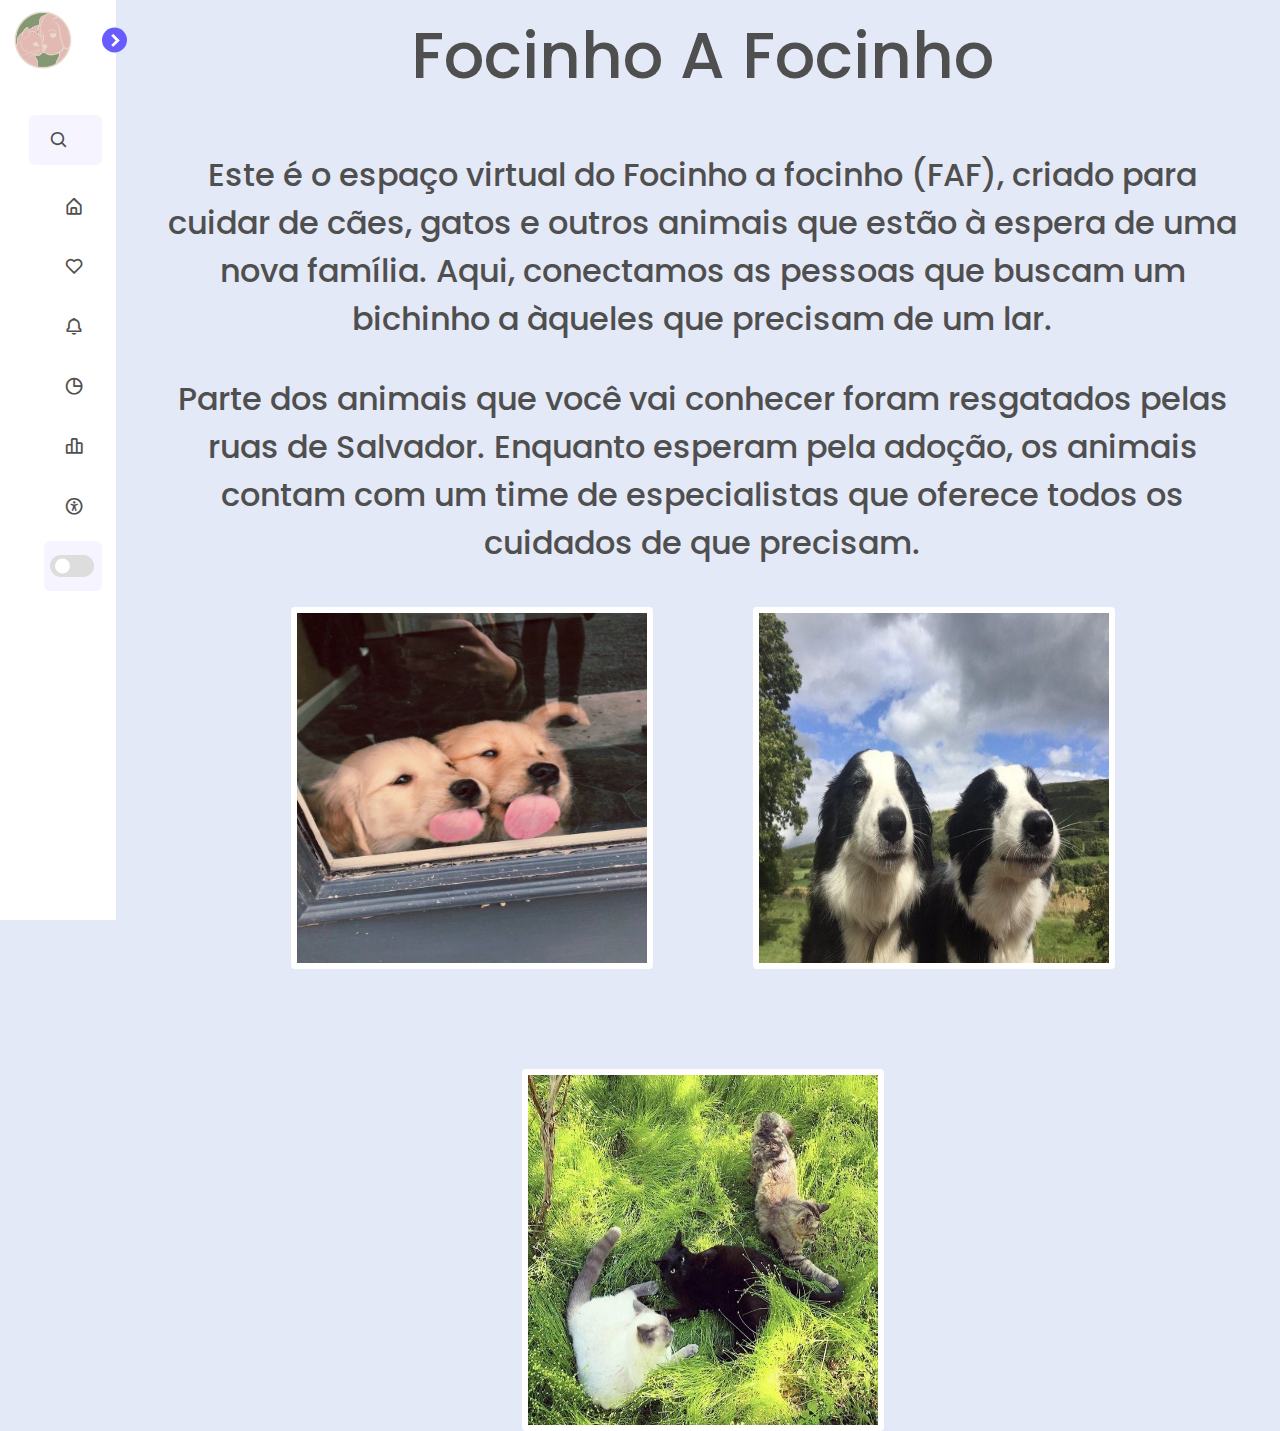
==== index.html @ a64cc860 "FAF" ====
<!DOCTYPE html>
<html lang="en">

<head>
  <meta charset="UTF-8">
  <meta name="viewport" content="width=device-width, initial-scale=1.0">
  <meta http-equiv="X-UA-Compatible" content="ie=edge">
  <link rel="shortcut icon" href="./css/favicon/favicon.ico" type="image/x-icon">
  <link rel="icon" type="image/png" href="./css/favicon/favicon-32x32.png" sizes="32x32" />
  <link rel="icon" type="image/png" href="./css/favicon/favicon-16x16.png" sizes="16x16" />

  <link href='https://unpkg.com/boxicons@2.1.4/css/boxicons.min.css' rel='stylesheet'>
  <link rel="stylesheet" href="./css/style.css">

  <title>FAF</title>
</head>

<body>

  <!--sidebar-->

  <nav class="sidebar close">
    <header>
      <div class="image-text">
        <span class="image">
          <img src="./img/logo.png" alt="logo">
        </span>

        <div class="text header-text">
          <span class="name">Focinho A Focinho</span>
          <span class="profession">Resgate e Adoção</span>
        </div>
      </div>

      <i class='bx bxs-chevron-right toggle'></i>
    </header>

    <div class="menu-bar">
      <div class="menu">
        <li class="search-box">
          <i class='bx bx-search icon'></i>
          <input type="search" placeholder="Search...">
        </li>

        <ul class="menu-links">
          <li class="nav-link">
            <a href="index.html">
              <i class='bx bx-home-alt icon'></i>
              <span class="text nav-text">Sobre Nós</span>
            </a>
          </li>

          <li class="nav-link">
            <a href="adocao.html">
              <i class='bx bx-heart icon'></i>
              <span class="text nav-text">Quero Adotar</span>
            </a>
          </li>

          <li class="nav-link">
            <a href="loja.html">
              <i class='bx bx-bell icon'></i>
              <span class="text nav-text">Loja</span>
            </a>
          </li>

          <li class="nav-link">
            <a href="resgate.html">
              <i class='bx bx-pie-chart-alt icon'></i>
              <span class="text nav-text">Resgate</span>
            </a>
          </li>

          <li class="nav-link">
            <a href="parceiros.html">
              <i class='bx bx-bar-chart-alt-2 icon'></i>
              <span class="text nav-text">Parceiros</span>
            </a>
          </li>

          <li class="nav-link">
            <a href="login.html">
              <i class='bx bx-universal-access icon'></i>
              <span class="text nav-text">Login</span>
            </a>
          </li>

          <li class="mode">
            <div class="moon-sun">
              <i class='bx bx-moon icon moon'></i>
              <i class='bx bx-sun icon sun'></i>
            </div>
            <!--
            <span class="mode-text text" id="text">Dark Mode</span>
-->
            <div class="toggle-switch">
              <span class="switch"></span>
            </div>
          </li>

        </ul>
      </div>
    </div>
  </nav>

  <section class="home">
    <div class="titulo">Focinho A Focinho</div>
    <div class="text2">
      <p>
        Este é o espaço virtual do Focinho a focinho (FAF), criado para cuidar de cães, gatos e outros animais que estão à espera de uma nova família. Aqui, conectamos as pessoas que buscam um bichinho a àqueles que precisam de um lar.
      </p>
      <p>
        Parte dos animais que você vai conhecer foram resgatados pelas ruas de Salvador. Enquanto esperam pela adoção, os animais contam com um time de especialistas que oferece todos os cuidados de que precisam.
      </p>
    </div>
    <div class="imgs">
      <img src="./img/index/dogos.jpg" alt="">
      <img src="./img/index/dogos2.jpg" alt="">
      <img src="./img/index/gatos.jpg" alt="">
    </div>

    <footer>

    </footer>
  </section>

  <script src="./js/script.js"></script>
</body>

</html>
---- css/style.css ----
@import url("https://fonts.googleapis.com/css2?family=Poppins:wght@300;400;500;600;700&display=swap");

@font-face {
  font-family: learn;
  src: url(./font/letters_for_learners/Letters\ for\ Learners.ttf);
}

html,
body {
  margin: 0;
  padding: 0;
  box-sizing: border-box;
  width: 99.26%;
  height: 100vh;
  font-family: "poppins", sans-serif;
}

h1 {
  position: absolute;
  top: 42%;
  left: 50%;
  transform: translate(-50%, -50%);
  color: #101010;
}

/*colors*/

:root {
  --body-color: #e4e9f7;
  --sidebar-color: #fff;
  --primary-color: #695cfe;
  --primary-color-light: #f6f5ff;
  --toggle-color: #ddd;
  --text-color: #4f4f4f;
  /*
  --text-color: #707070;
*/
  /*transition*/

  --tran-02: all 0.2s ease;
  --tran-03: all 0.3s ease;
  --tran-04: all 0.4s ease;
  --tran-05: all 0.5s ease;
}

body {
  height: 100vh;
  background: var(--body-color);
  transition: var(--tran-05);
  margin-left: 28px;
}

body.dark {
  --body-color: #18191a;
  --sidebar-color: #242526;
  --primary-color: #3a3b3c;
  --primary-color-light: #3a3b3c;
  --toggle-color: #fff;
  --text-color: #ccc;
}

/*sidebar*/

.sidebar {
  position: fixed;
  top: 0;
  left: 0;
  height: 100%;
  width: 250px;
  padding: 10px 14px;
  background: var(--sidebar-color);
  transition: var(--tran-05);
  z-index: 100;
}

.sidebar.close {
  width: 88px;
}

.sidebar li {
  height: 50px;
  margin-top: 10px;
  list-style: none;
  display: flex;
  margin-left: -10px;
}

.sidebar li .icon {
  display: flex;
  align-items: center;
  justify-content: center;
  min-width: 60px;
  font-size: 20px;
  color: var(--text-color);
}

.sidebar li .icon,
.sidebar li .text {
  color: var(--text-color);
  transition: var(--tran-02);
}

.sidebar header {
  position: relative;
}

.sidebar .image-text img {
  width: 80px;
  border-radius: 6px;
}

.sidebar header .image-text {
  display: flex;
  align-items: center;
}

header .image-text .header-text {
  display: flex;
  flex-direction: column;
}

.header-text .name {
  font-weight: 600;
}

.header-text .profession {
  margin-top: -2px;
}

.sidebar header .toggle {
  position: absolute;
  top: 50%;
  right: -25px;
  transform: translateY(-50%) rotate(180deg);
  height: 25px;
  width: 25px;
  background: var(--primary-color);
  display: flex;
  align-items: center;
  justify-content: center;
  border-radius: 50%;
  color: var(--sidebar-color);
  font-size: 22px;
  transition: var(--tran-03);
}

.sidebar.close header .toggle {
  transform: translateY(-50%) rotate(360deg);
}

body.dark .sidebar header .toggle {
  color: white;
}

body.dark .sidebar.close header .toggle {
  color: var(--text-color);
  transform: translateY(-50%) rotate(360deg);
}

.sidebar .menu {
  margin-top: 35px;
}

.sidebar .search-box {
  background: var(--primary-color-light);
  margin-left: 15px;
  border-radius: 6px;
  /*
  transition: var(--tran-05);
*/
}

.search-box input {
  height: 100%;
  width: 100%;
  outline: none;
  border: none;
  border-radius: 6px;
  background: var(--primary-color-light);
  font-family: "Poppins";
  font-size: 16px;
  font-weight: 500;
}

.sidebar li a {
  height: 100%;
  width: 100%;
  display: flex;
  align-items: center;
  text-decoration: none;
  border-radius: 6px;
  transition: var(--tran-04);
}

.sidebar li a:hover {
  background: var(--primary-color);
}

.sidebar li a:hover .icon,
.sidebar li a:hover .text {
  color: var(--sidebar-color);
}

body.dark .sidebar li a:hover .icon,
body.dark .sidebar li a:hover .text {
  color: var(--text-color);
}

/*resuable css*/

.sidebar .text {
  font-size: 16px;
  font-weight: 500;
  color: var(--text-color);
  transition: var(--tran-04);
  white-space: nowrap;
  opacity: 1;
}

.sidebar.close .text {
  opacity: 0;
}

.sidebar .image {
  min-width: 60px;
  display: flex;
  align-items: center;
  justify-content: center;
}

/* End resuable css*/

.sidebar .menu-bar {
  height: calc(100% - 90px);
  display: flex;
  flex-direction: column;
  justify-content: space-between;
}

.menu-bar .mode {
  position: relative;
  border-radius: 6px;
  background: var(--primary-color-light);
}

.menu-bar .mode .moon-sun {
  height: 60px;
  width: 60px;
  align-items: center;
  display: flex;
}

.menu-bar .mode i {
  position: absolute;
  transition: var(--tran-03);
}

.menu-bar .mode i.sun {
  opacity: 0;
}

body.dark .menu-bar .mode i.sun {
  opacity: 1;
}

body.dark .menu-bar .mode i.moon {
  opacity: 0;
}

.menu-bar .mode .toggle-switch {
  position: absolute;
  right: 8px;
  display: flex;
  align-items: center;
  justify-content: center;
  height: 100%;
  min-height: 60px;
  cursor: pointer;
  border-radius: 6px;
  transition: var(--tran-05);
  /*
  background: var(--primary-color-light);
  */
}

.toggle-switch .switch {
  position: relative;
  height: 22px;
  width: 44px;
  border-radius: 25px;
  background: var(--toggle-color);
}

.switch::before {
  content: "";
  position: absolute;
  height: 15px;
  width: 15px;
  border-radius: 50%;
  top: 50%;
  left: 5px;
  transform: translateY(-50%);
  background: var(--sidebar-color);
  transition: var(--tran-03);
}

body.dark .switch::before {
  left: 24px;
}

/* index */

.home {
  position: relative;
  left: 250px;
  height: 100vh;
  width: calc(100% - 250px);
  transition: var(--tran-05);
  text-align: center;
}

.home .titulo {
  font-size: 4rem;
  font-weight: 500;
  color: var(--text-color);
  padding: 8px 40px;
}

.home .text2 {
  font-size: 2rem;
  font-weight: 500;
  color: var(--text-color);
  padding: 8px 40px;
}

.home .imgs img {
  height: 350px;
  width: 350px;
  border: 6px solid white;
  border-radius: 4px;
}

.home .imgs {
  display: flex;
  gap: 100px;
  justify-content: center;
  flex-wrap: wrap;
}

.sidebar.close ~ .home {
  left: 88px;
  width: calc(100% - 88px);
}

.toggle-switch {
  margin-top: -5px;
}

.moon-sun {
  margin-top: -5px;
}

.mode-text.text {
  margin-bottom: -20px;
}
body .home .imgs img {
  height: 350px;
  width: 350px;
}
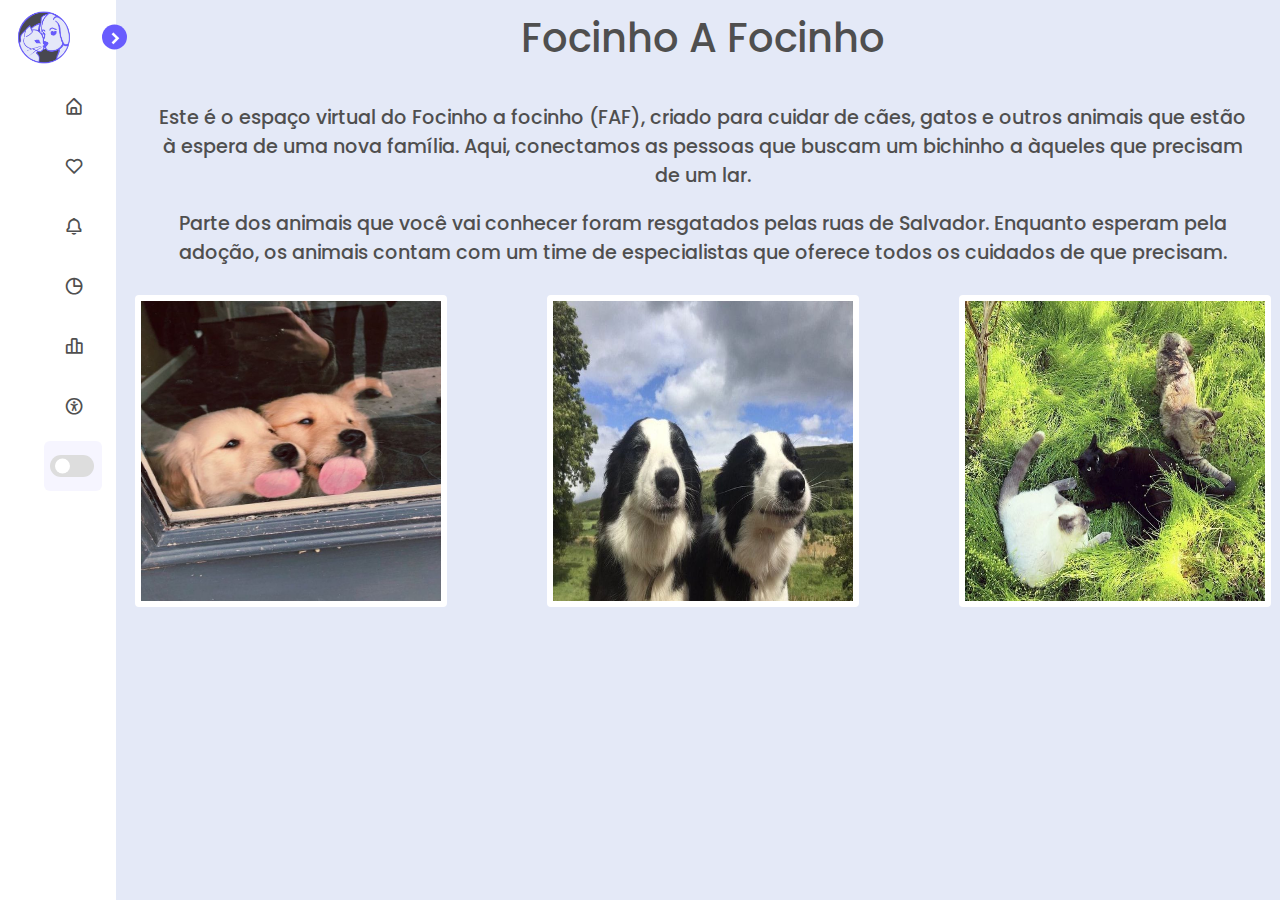
==== commit 24a46506: "Add files via upload" ====
--- a/index.html
+++ b/index.html
@@ -1,5 +1,5 @@
 <!DOCTYPE html>
-<html lang="en">
+<html lang="pt-br">
 
 <head>
   <meta charset="UTF-8">
@@ -10,6 +10,7 @@
   <link rel="icon" type="image/png" href="./css/favicon/favicon-16x16.png" sizes="16x16" />
 
   <link href='https://unpkg.com/boxicons@2.1.4/css/boxicons.min.css' rel='stylesheet'>
+  
   <link rel="stylesheet" href="./css/style.css">
 
   <title>FAF</title>
@@ -37,11 +38,12 @@
 
     <div class="menu-bar">
       <div class="menu">
+        <!--
         <li class="search-box">
           <i class='bx bx-search icon'></i>
           <input type="search" placeholder="Search...">
         </li>
-
+       -->
         <ul class="menu-links">
           <li class="nav-link">
             <a href="index.html">
@@ -116,7 +118,7 @@
     <div class="imgs">
       <img src="./img/index/dogos.jpg" alt="">
       <img src="./img/index/dogos2.jpg" alt="">
-      <img src="./img/index/gatos.jpg" alt="">
+      <img id="img3" src="./img/index/gatos.jpg" alt="">
     </div>
 
     <footer>
--- a/css/style.css
+++ b/css/style.css
@@ -1,369 +1,366 @@
 @import url("https://fonts.googleapis.com/css2?family=Poppins:wght@300;400;500;600;700&display=swap");
 
 @font-face {
-  font-family: learn;
-  src: url(./font/letters_for_learners/Letters\ for\ Learners.ttf);
+	font-family: learn;
+	src: url(./font/letters_for_learners/Letters\ for\ Learners.ttf);
 }
 
 html,
 body {
-  margin: 0;
-  padding: 0;
-  box-sizing: border-box;
-  width: 99.26%;
-  height: 100vh;
-  font-family: "poppins", sans-serif;
+	margin: 0;
+	padding: 0;
+	box-sizing: border-box;
+	width: 99.26%;
+	height: 100vh;
+	font-family: "poppins", sans-serif;
 }
 
 h1 {
-  position: absolute;
-  top: 42%;
-  left: 50%;
-  transform: translate(-50%, -50%);
-  color: #101010;
+	position: absolute;
+	top: 42%;
+	left: 50%;
+	transform: translate(-50%, -50%);
+	color: #101010;
 }
 
 /*colors*/
 
 :root {
-  --body-color: #e4e9f7;
-  --sidebar-color: #fff;
-  --primary-color: #695cfe;
-  --primary-color-light: #f6f5ff;
-  --toggle-color: #ddd;
-  --text-color: #4f4f4f;
-  /*
+	--body-color: #e4e9f7;
+	--sidebar-color: #fff;
+	--primary-color: #695cfe;
+	--primary-color-light: #f6f5ff;
+	--toggle-color: #ddd;
+	--text-color: #4f4f4f;
+	/*
   --text-color: #707070;
 */
-  /*transition*/
-
-  --tran-02: all 0.2s ease;
-  --tran-03: all 0.3s ease;
-  --tran-04: all 0.4s ease;
-  --tran-05: all 0.5s ease;
+	/*transition*/
+
+	--tran-02: all 0.2s ease;
+	--tran-03: all 0.3s ease;
+	--tran-04: all 0.4s ease;
+	--tran-05: all 0.5s ease;
 }
 
 body {
-  height: 100vh;
-  background: var(--body-color);
-  transition: var(--tran-05);
-  margin-left: 28px;
+	height: 100vh;
+	background: var(--body-color);
+	transition: var(--tran-05);
+	margin-left: 28px;
 }
 
 body.dark {
-  --body-color: #18191a;
-  --sidebar-color: #242526;
-  --primary-color: #3a3b3c;
-  --primary-color-light: #3a3b3c;
-  --toggle-color: #fff;
-  --text-color: #ccc;
+	--body-color: #18191a;
+	--sidebar-color: #242526;
+	--primary-color: #3a3b3c;
+	--primary-color-light: #3a3b3c;
+	--toggle-color: #fff;
+	--text-color: #ccc;
 }
 
 /*sidebar*/
 
 .sidebar {
-  position: fixed;
-  top: 0;
-  left: 0;
-  height: 100%;
-  width: 250px;
-  padding: 10px 14px;
-  background: var(--sidebar-color);
-  transition: var(--tran-05);
-  z-index: 100;
+	position: fixed;
+	top: 0;
+	left: 0;
+	height: 100%;
+	width: 250px;
+	padding: 10px 14px;
+	background: var(--sidebar-color);
+	transition: var(--tran-05);
+	z-index: 100;
 }
 
 .sidebar.close {
-  width: 88px;
+	width: 88px;
 }
 
 .sidebar li {
-  height: 50px;
-  margin-top: 10px;
-  list-style: none;
-  display: flex;
-  margin-left: -10px;
+	height: 50px;
+	margin-top: 10px;
+	list-style: none;
+	display: flex;
+	margin-left: -10px;
 }
 
 .sidebar li .icon {
-  display: flex;
-  align-items: center;
-  justify-content: center;
-  min-width: 60px;
-  font-size: 20px;
-  color: var(--text-color);
+	display: flex;
+	align-items: center;
+	justify-content: center;
+	min-width: 60px;
+	font-size: 20px;
+	color: var(--text-color);
 }
 
 .sidebar li .icon,
 .sidebar li .text {
-  color: var(--text-color);
-  transition: var(--tran-02);
+	color: var(--text-color);
+	transition: var(--tran-02);
 }
 
 .sidebar header {
-  position: relative;
+	position: relative;
 }
 
 .sidebar .image-text img {
-  width: 80px;
-  border-radius: 6px;
+	width: 80px;
+	border-radius: 6px;
 }
 
 .sidebar header .image-text {
-  display: flex;
-  align-items: center;
+	display: flex;
+	align-items: center;
 }
 
 header .image-text .header-text {
-  display: flex;
-  flex-direction: column;
+	display: flex;
+	flex-direction: column;
 }
 
 .header-text .name {
-  font-weight: 600;
+	font-weight: 600;
 }
 
 .header-text .profession {
-  margin-top: -2px;
+	margin-top: -2px;
 }
 
 .sidebar header .toggle {
-  position: absolute;
-  top: 50%;
-  right: -25px;
-  transform: translateY(-50%) rotate(180deg);
-  height: 25px;
-  width: 25px;
-  background: var(--primary-color);
-  display: flex;
-  align-items: center;
-  justify-content: center;
-  border-radius: 50%;
-  color: var(--sidebar-color);
-  font-size: 22px;
-  transition: var(--tran-03);
+	position: absolute;
+	top: 50%;
+	right: -25px;
+	transform: translateY(-50%) rotate(180deg);
+	height: 25px;
+	width: 25px;
+	background: var(--primary-color);
+	display: flex;
+	align-items: center;
+	justify-content: center;
+	border-radius: 50%;
+	color: var(--sidebar-color);
+	font-size: 20px;
+	transition: var(--tran-03);
 }
 
 .sidebar.close header .toggle {
-  transform: translateY(-50%) rotate(360deg);
+	transform: translateY(-50%) rotate(360deg);
 }
 
 body.dark .sidebar header .toggle {
-  color: white;
+	color: white;
 }
 
 body.dark .sidebar.close header .toggle {
-  color: var(--text-color);
-  transform: translateY(-50%) rotate(360deg);
+	color: var(--text-color);
+	transform: translateY(-50%) rotate(360deg);
 }
 
 .sidebar .menu {
-  margin-top: 35px;
+	margin-top: 0px;
 }
 
 .sidebar .search-box {
-  background: var(--primary-color-light);
-  margin-left: 15px;
-  border-radius: 6px;
-  /*
+	background: var(--primary-color-light);
+	margin-left: 15px;
+	border-radius: 6px;
+	/*
   transition: var(--tran-05);
 */
 }
 
 .search-box input {
-  height: 100%;
-  width: 100%;
-  outline: none;
-  border: none;
-  border-radius: 6px;
-  background: var(--primary-color-light);
-  font-family: "Poppins";
-  font-size: 16px;
-  font-weight: 500;
+	color: var(--text-color);
+	height: 100%;
+	width: 100%;
+	outline: none;
+	border: none;
+	border-radius: 6px;
+	background: var(--primary-color-light);
+	font-family: "Poppins";
+	font-size: 16px;
+	font-weight: 500;
 }
 
 .sidebar li a {
-  height: 100%;
-  width: 100%;
-  display: flex;
-  align-items: center;
-  text-decoration: none;
-  border-radius: 6px;
-  transition: var(--tran-04);
+	height: 100%;
+	width: 100%;
+	display: flex;
+	align-items: center;
+	text-decoration: none;
+	border-radius: 6px;
+	transition: var(--tran-04);
 }
 
 .sidebar li a:hover {
-  background: var(--primary-color);
+	background: var(--primary-color);
 }
 
 .sidebar li a:hover .icon,
 .sidebar li a:hover .text {
-  color: var(--sidebar-color);
+	color: var(--sidebar-color);
 }
 
 body.dark .sidebar li a:hover .icon,
 body.dark .sidebar li a:hover .text {
-  color: var(--text-color);
+	color: var(--text-color);
 }
 
 /*resuable css*/
 
 .sidebar .text {
-  font-size: 16px;
-  font-weight: 500;
-  color: var(--text-color);
-  transition: var(--tran-04);
-  white-space: nowrap;
-  opacity: 1;
+	font-size: 16px;
+	font-weight: 500;
+	color: var(--text-color);
+	transition: var(--tran-04);
+	white-space: nowrap;
+	opacity: 1;
 }
 
 .sidebar.close .text {
-  opacity: 0;
+	opacity: 0;
 }
 
 .sidebar .image {
-  min-width: 60px;
-  display: flex;
-  align-items: center;
-  justify-content: center;
+	min-width: 60px;
+	display: flex;
+	align-items: center;
+	justify-content: center;
 }
 
 /* End resuable css*/
 
 .sidebar .menu-bar {
-  height: calc(100% - 90px);
-  display: flex;
-  flex-direction: column;
-  justify-content: space-between;
+	height: calc(100% - 90px);
+	display: flex;
+	flex-direction: column;
+	justify-content: space-between;
 }
 
 .menu-bar .mode {
-  position: relative;
-  border-radius: 6px;
-  background: var(--primary-color-light);
+	position: relative;
+	border-radius: 6px;
+	background: var(--primary-color-light);
 }
 
 .menu-bar .mode .moon-sun {
-  height: 60px;
-  width: 60px;
-  align-items: center;
-  display: flex;
+	height: 60px;
+	width: 60px;
+	align-items: center;
+	display: flex;
 }
 
 .menu-bar .mode i {
-  position: absolute;
-  transition: var(--tran-03);
+	position: absolute;
+	transition: var(--tran-03);
 }
 
 .menu-bar .mode i.sun {
-  opacity: 0;
+	opacity: 0;
 }
 
 body.dark .menu-bar .mode i.sun {
-  opacity: 1;
+	opacity: 1;
 }
 
 body.dark .menu-bar .mode i.moon {
-  opacity: 0;
+	opacity: 0;
 }
 
 .menu-bar .mode .toggle-switch {
-  position: absolute;
-  right: 8px;
-  display: flex;
-  align-items: center;
-  justify-content: center;
-  height: 100%;
-  min-height: 60px;
-  cursor: pointer;
-  border-radius: 6px;
-  transition: var(--tran-05);
-  /*
+	position: absolute;
+	right: 8px;
+	display: flex;
+	align-items: center;
+	justify-content: center;
+	height: 100%;
+	min-height: 60px;
+	cursor: pointer;
+	border-radius: 6px;
+	transition: var(--tran-05);
+	/*
   background: var(--primary-color-light);
   */
 }
 
 .toggle-switch .switch {
-  position: relative;
-  height: 22px;
-  width: 44px;
-  border-radius: 25px;
-  background: var(--toggle-color);
+	position: relative;
+	height: 22px;
+	width: 44px;
+	border-radius: 25px;
+	background: var(--toggle-color);
 }
 
 .switch::before {
-  content: "";
-  position: absolute;
-  height: 15px;
-  width: 15px;
-  border-radius: 50%;
-  top: 50%;
-  left: 5px;
-  transform: translateY(-50%);
-  background: var(--sidebar-color);
-  transition: var(--tran-03);
+	content: "";
+	position: absolute;
+	height: 15px;
+	width: 15px;
+	border-radius: 50%;
+	top: 50%;
+	left: 5px;
+	transform: translateY(-50%);
+	background: var(--sidebar-color);
+	transition: var(--tran-03);
 }
 
 body.dark .switch::before {
-  left: 24px;
+	left: 24px;
 }
 
 /* index */
 
 .home {
-  position: relative;
-  left: 250px;
-  height: 100vh;
-  width: calc(100% - 250px);
-  transition: var(--tran-05);
-  text-align: center;
+	position: relative;
+	left: 250px;
+	height: 100vh;
+	width: calc(100% - 250px);
+	transition: var(--tran-05);
+	text-align: center;
 }
 
 .home .titulo {
-  font-size: 4rem;
-  font-weight: 500;
-  color: var(--text-color);
-  padding: 8px 40px;
+	font-size: 2.5rem;
+	font-weight: 500;
+	color: var(--text-color);
+	padding: 8px 40px;
 }
 
 .home .text2 {
-  font-size: 2rem;
-  font-weight: 500;
-  color: var(--text-color);
-  padding: 8px 40px;
+	font-size: 1.2rem;
+	font-weight: 500;
+	color: var(--text-color);
+	padding: 8px 40px;
 }
 
 .home .imgs img {
-  height: 350px;
-  width: 350px;
-  border: 6px solid white;
-  border-radius: 4px;
+	height: 300px;
+	width: 300px;
+	border: 6px solid white;
+	border-radius: 4px;
 }
 
 .home .imgs {
-  display: flex;
-  gap: 100px;
-  justify-content: center;
-  flex-wrap: wrap;
-}
-
-.sidebar.close ~ .home {
-  left: 88px;
-  width: calc(100% - 88px);
+	display: flex;
+	gap: 100px;
+	justify-content: center;
+	flex-wrap: wrap;
+}
+
+.sidebar.close~.home {
+	left: 88px;
+	width: calc(100% - 88px);
 }
 
 .toggle-switch {
-  margin-top: -5px;
+	margin-top: -5px;
 }
 
 .moon-sun {
-  margin-top: -5px;
+	margin-top: -5px;
 }
 
 .mode-text.text {
-  margin-bottom: -20px;
-}
-body .home .imgs img {
-  height: 350px;
-  width: 350px;
-}
+	margin-bottom: -20px;
+}